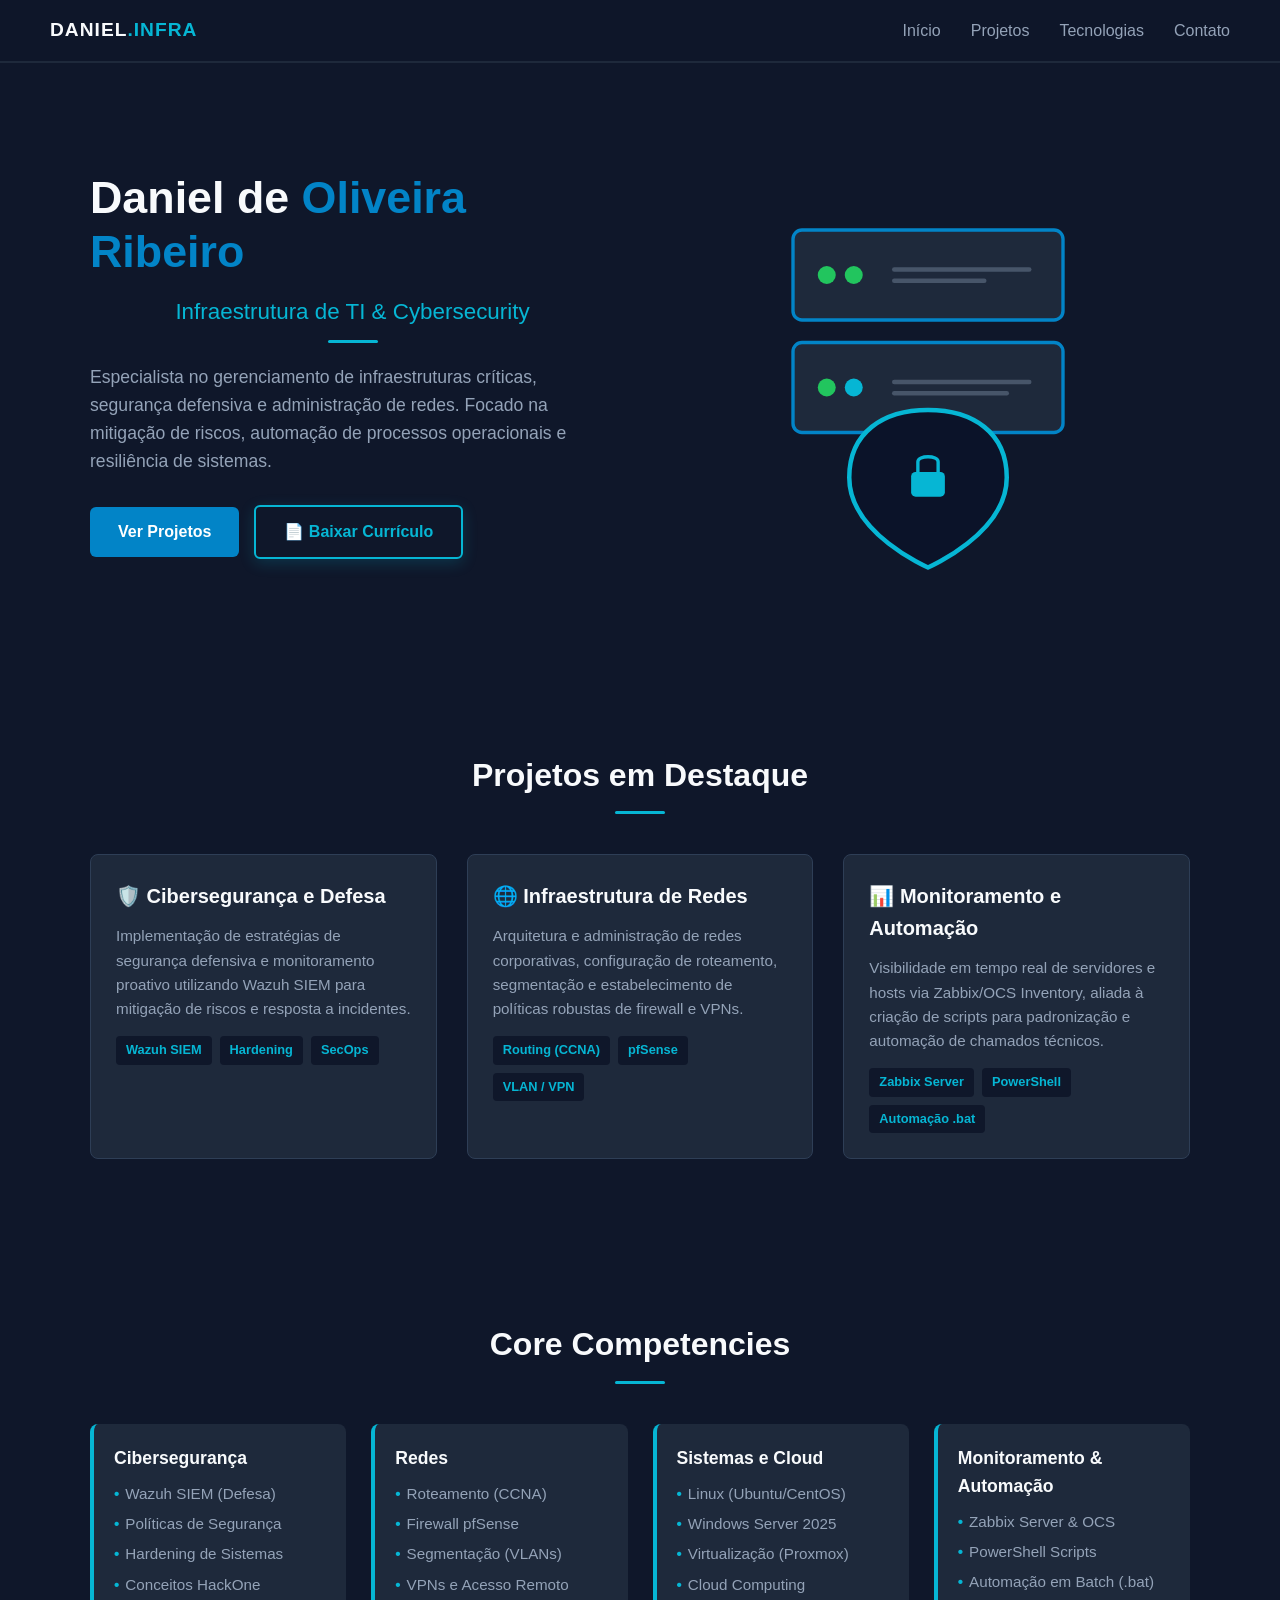
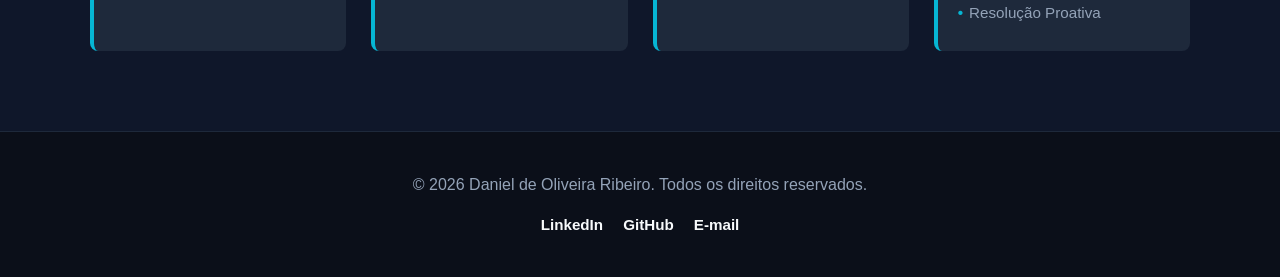
==== index.html @ 2ea6435b "Add files via upload" ====
<!DOCTYPE html>
<html lang="pt-BR">
<head>
    <meta charset="UTF-8">
    <meta name="viewport" content="width=device-width, initial-scale=1.0">
    <title>Daniel de Oliveira Ribeiro | Portfolio & Landing Page</title>
    <style>
        * {
            box-sizing: border-box;
            margin: 0;
            padding: 0;
            font-family: 'Segoe UI', Arial, sans-serif;
            scroll-behavior: smooth;
        }

        body {
            background-color: #0f172a;
            color: #f8fafc;
            line-height: 1.6;
        }

        :root {
            --primary: #0284c7;
            --primary-hover: #38bdf8;
            --cyber-accent: #06b6d4;
            --bg-dark: #0f172a;
            --bg-card: #1e293b;
            --text-main: #f8fafc;
            --text-muted: #94a3b8;
        }

        /* Menu de Navegação Fixo */
        nav {
            position: fixed;
            top: 0;
            width: 100%;
            background-color: rgba(15, 23, 42, 0.95);
            border-bottom: 2px solid #1e293b;
            padding: 15px 50px;
            display: flex;
            justify-content: space-between;
            align-items: center;
            z-index: 1000;
        }

        nav .logo {
            font-size: 1.2rem;
            font-weight: bold;
            color: var(--text-main);
            letter-spacing: 1px;
        }

        nav .logo span {
            color: var(--cyber-accent);
        }

        nav ul {
            display: flex;
            list-style: none;
            gap: 30px;
        }

        nav ul li a {
            color: var(--text-muted);
            text-decoration: none;
            font-weight: 500;
            font-size: 1rem;
            transition: color 0.3s;
        }

        nav ul li a:hover {
            color: var(--cyber-accent);
        }

        /* Hero Section */
        .hero {
            padding: 140px 50px 80px 50px;
            display: flex;
            align-items: center;
            justify-content: space-between;
            max-width: 1200px;
            margin: 0 auto;
            gap: 50px;
        }

        .hero-text {
            flex: 1;
        }

        .hero-text h1 {
            font-size: 2.8rem;
            font-weight: 800;
            line-height: 1.2;
            margin-bottom: 15px;
            color: var(--text-main);
        }

        .hero-text h1 span {
            color: var(--primary);
        }

        .hero-text h2 {
            font-size: 1.4rem;
            font-weight: 500;
            color: var(--cyber-accent);
            margin-bottom: 20px;
        }

        .hero-text p {
            color: var(--text-muted);
            font-size: 1.1rem;
            margin-bottom: 30px;
            max-width: 540px;
        }

        .hero-image {
            flex: 1;
            display: flex;
            justify-content: center;
        }

        .infra-illustration {
            width: 100%;
            max-width: 450px;
            height: auto;
        }

        /* Botões */
        .btn {
            display: inline-block;
            background-color: var(--primary);
            color: white;
            padding: 12px 28px;
            border-radius: 6px;
            text-decoration: none;
            font-weight: 600;
            transition: background 0.3s, transform 0.2s;
        }

        

        .btn:hover {
            background-color: #0369a1;
            transform: translateY(-2px);
        }

        /* Botão Secundário (Download de Currículo) */
        .btn-secondary {
            display: inline-block;
            background-color: transparent;
            color: var(--cyber-accent);
            padding: 12px 28px;
            border-radius: 6px;
            border: 2px solid var(--cyber-accent);
            text-decoration: none;
            font-weight: 600;
            transition: background 0.3s, color 0.3s, transform 0.2s;
            box-shadow: 0 4px 15px rgba(6, 182, 212, 0.2);
        }

        .btn-secondary:hover {
            background-color: var(--cyber-accent);
            color: #0f172a;
            transform: translateY(-2px);
        }

        

        .hero-buttons{
display:flex;
gap:15px;
align-items:center;
flex-wrap:wrap;
margin-top:20px;
}
@media (max-width:768px){
.hero-buttons{justify-content:center;}
}
/* Seções */
        section {
            padding: 80px 50px;
            max-width: 1200px;
            margin: 0 auto;
            scroll-margin-top: 80px;
        }

        section h2 {
            font-size: 2rem;
            margin-bottom: 40px;
            text-align: center;
            position: relative;
        }

        section h2::after {
            content: '';
            display: block;
            width: 50px;
            height: 3px;
            background-color: var(--cyber-accent);
            margin: 10px auto 0 auto;
            border-radius: 2px;
        }

        /* Grid de Projetos */
        .projects-grid {
            display: grid;
            grid-template-columns: repeat(auto-fit, minmax(320px, 1fr));
            gap: 30px;
        }

        .project-card {
            background-color: var(--bg-card);
            border: 1px solid #2e3e56;
            border-radius: 8px;
            padding: 25px;
            transition: transform 0.3s, border-color 0.3s;
        }

        .project-card:hover {
            transform: translateY(-5px);
            border-color: var(--cyber-accent);
        }

        .project-card h3 {
            font-size: 1.25rem;
            margin-bottom: 12px;
            color: var(--text-main);
        }

        .project-card p {
            color: var(--text-muted);
            font-size: 0.95rem;
            margin-bottom: 15px;
        }

        .project-card .tech-list {
            display: flex;
            flex-wrap: wrap;
            gap: 8px;
        }

        .tech-tag {
            background-color: #0f172a;
            color: var(--cyber-accent);
            font-size: 0.8rem;
            padding: 4px 10px;
            border-radius: 4px;
            font-weight: 600;
        }

        /* Grid de Tecnologias */
        .skills-container {
            display: grid;
            grid-template-columns: repeat(auto-fit, minmax(220px, 1fr));
            gap: 25px;
        }

        .skill-box {
            background-color: var(--bg-card);
            padding: 20px;
            border-radius: 8px;
            border-left: 4px solid var(--cyber-accent);
        }

        .skill-box h3 {
            font-size: 1.1rem;
            margin-bottom: 10px;
        }

        .skill-box ul {
            list-style: none;
            color: var(--text-muted);
            font-size: 0.95rem;
        }

        .skill-box ul li {
            margin-bottom: 6px;
            display: flex;
            align-items: center;
            gap: 6px;
        }

        .skill-box ul li::before {
            content: '•';
            color: var(--cyber-accent);
            font-weight: bold;
        }

        /* Rodapé */
        footer {
            background-color: #0b0f19;
            padding: 40px 50px;
            text-align: center;
            border-top: 1px solid #1e293b;
        }

        footer p {
            color: var(--text-muted);
            margin-bottom: 15px;
        }

        .contact-links {
            display: flex;
            justify-content: center;
            gap: 20px;
        }

        .contact-links a {
            color: var(--text-main);
            text-decoration: none;
            font-weight: 600;
            font-size: 0.95rem;
            transition: color 0.3s;
        }

        .contact-links a:hover {
            color: var(--cyber-accent);
        }

        @media (max-width: 768px) {
            nav { padding: 15px 20px; }
            .hero { flex-direction: column; text-align: center; padding-top: 100px; }
            .hero-text p { margin: 0 auto 30px auto; }
        }
    </style>
</head>
<body>

    <nav>
        <div class="logo">DANIEL<span>.INFRA</span></div>
        <ul>
            <li><a href="#inicio">Início</a></li>
            <li><a href="#projetos">Projetos</a></li>
            <li><a href="#tecnologias">Tecnologias</a></li>
            <li><a href="#contato">Contato</a></li>
        </ul>
    </nav>

    <section id="inicio" class="hero">
        <div class="hero-text">
            <h1>Daniel de <span>Oliveira Ribeiro</span></h1>
            <h2>Infraestrutura de TI & Cybersecurity</h2>
            <p>Especialista no gerenciamento de infraestruturas críticas, segurança defensiva e administração de redes. Focado na mitigação de riscos, automação de processos operacionais e resiliência de sistemas.</p>
            <div class="hero-buttons">
    <a href="#projetos" class="btn">Ver Projetos</a>

    <a href="curriculo.pdf"
       class="btn-secondary"
       download>
        📄 Baixar Currículo
    </a>
</div>
        </div>
        <div class="hero-image">
            <svg class="infra-illustration" viewBox="0 0 400 400" fill="none" xmlns="http://www.w3.org/2000/svg">
                <rect x="80" y="80" width="240" height="80" rx="8" fill="#1e293b" stroke="#0284c7" stroke-width="3"/>
                <circle cx="110" cy="120" r="8" fill="#22c55e" />
                <circle cx="134" cy="120" r="8" fill="#22c55e" />
                <line x1="170" y1="115" x2="290" y2="115" stroke="#475569" stroke-width="4" stroke-linecap="round"/>
                <line x1="170" y1="125" x2="250" y2="125" stroke="#475569" stroke-width="4" stroke-linecap="round"/>
                
                <rect x="80" y="180" width="240" height="80" rx="8" fill="#1e293b" stroke="#0284c7" stroke-width="3"/>
                <circle cx="110" cy="220" r="8" fill="#22c55e" />
                <circle cx="134" cy="220" r="8" fill="#06b6d4" />
                <line x1="170" y1="215" x2="290" y2="215" stroke="#475569" stroke-width="4" stroke-linecap="round"/>
                <line x1="170" y1="225" x2="270" y2="225" stroke="#475569" stroke-width="4" stroke-linecap="round"/>

                <path d="M200 240 C240 240, 270 260, 270 300 C270 350, 200 380, 200 380 C200 380, 130 350, 130 300 C130 260, 160 240, 200 240 Z" fill="#0b1329" stroke="#06b6d4" stroke-width="4" stroke-linejoin="round"/>
                <rect x="185" y="295" width="30" height="22" rx="4" fill="#06b6d4"/>
                <path d="M191 295 V286 C191 280, 209 280, 209 286 V295" stroke="#06b6d4" stroke-width="3" fill="none"/>
            </svg>
        </div>
    </section>

    <section id="projetos">
        <h2>Projetos em Destaque</h2>
        <div class="projects-grid">
            <div class="project-card">
                <h3>🛡️ Cibersegurança e Defesa</h3>
                <p>Implementação de estratégias de segurança defensiva e monitoramento proativo utilizando Wazuh SIEM para mitigação de riscos e resposta a incidentes.</p>
                <div class="tech-list">
                    <span class="tech-tag">Wazuh SIEM</span>
                    <span class="tech-tag">Hardening</span>
                    <span class="tech-tag">SecOps</span>
                </div>
            </div>
            <div class="project-card">
                <h3>🌐 Infraestrutura de Redes</h3>
                <p>Arquitetura e administração de redes corporativas, configuração de roteamento, segmentação e estabelecimento de políticas robustas de firewall e VPNs.</p>
                <div class="tech-list">
                    <span class="tech-tag">Routing (CCNA)</span>
                    <span class="tech-tag">pfSense</span>
                    <span class="tech-tag">VLAN / VPN</span>
                </div>
            </div>
            <div class="project-card">
                <h3>📊 Monitoramento e Automação</h3>
                <p>Visibilidade em tempo real de servidores e hosts via Zabbix/OCS Inventory, aliada à criação de scripts para padronização e automação de chamados técnicos.</p>
                <div class="tech-list">
                    <span class="tech-tag">Zabbix Server</span>
                    <span class="tech-tag">PowerShell</span>
                    <span class="tech-tag">Automação .bat</span>
                </div>
            </div>
        </div>
    </section>
    

    <section id="tecnologias">
        <h2>Core Competencies</h2>
        <div class="skills-container">
            <div class="skill-box">
                <h3>Cibersegurança</h3>
                <ul>
                    <li>Wazuh SIEM (Defesa)</li>
                    <li>Políticas de Segurança</li>
                    <li>Hardening de Sistemas</li>
                    <li>Conceitos HackOne</li>
                </ul>
            </div>
            <div class="skill-box">
                <h3>Redes</h3>
                <ul>
                    <li>Roteamento (CCNA)</li>
                    <li>Firewall pfSense</li>
                    <li>Segmentação (VLANs)</li>
                    <li>VPNs e Acesso Remoto</li>
                </ul>
            </div>
            <div class="skill-box">
                <h3>Sistemas e Cloud</h3>
                <ul>
                    <li>Linux (Ubuntu/CentOS)</li>
                    <li>Windows Server 2025</li>
                    <li>Virtualização (Proxmox)</li>
                    <li>Cloud Computing</li>
                </ul>
            </div>
            <div class="skill-box">
                <h3>Monitoramento & Automação</h3>
                <ul>
                    <li>Zabbix Server & OCS</li>
                    <li>PowerShell Scripts</li>
                    <li>Automação em Batch (.bat)</li>
                    <li>Resolução Proativa</li>
                </ul>
            </div>
        </div>
    </section>

    <footer id="contato">
        <p>© 2026 Daniel de Oliveira Ribeiro. Todos os direitos reservados.</p>
        <div class="contact-links">
            <a href="#">LinkedIn</a>
            <a href="#">GitHub</a>
            <a href="#">E-mail</a>
        </div>
    </footer>

</body>
</html>
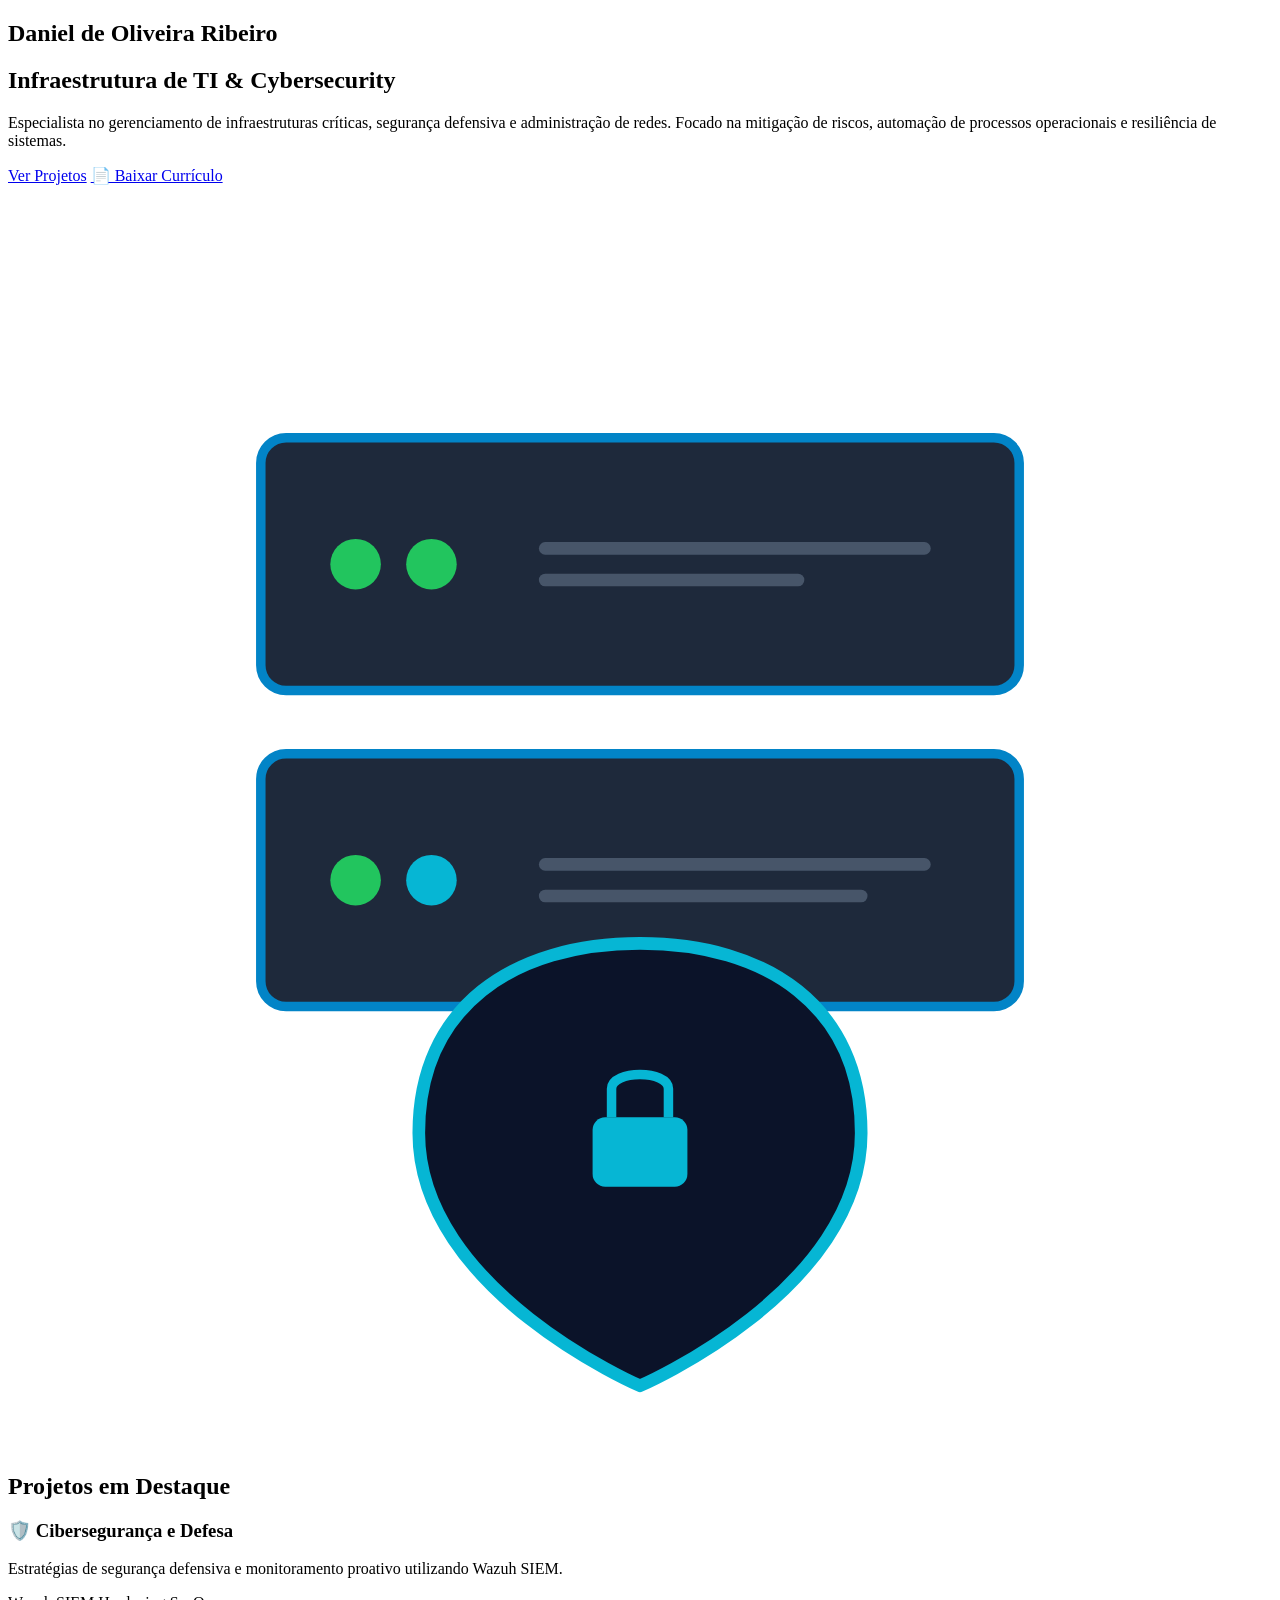
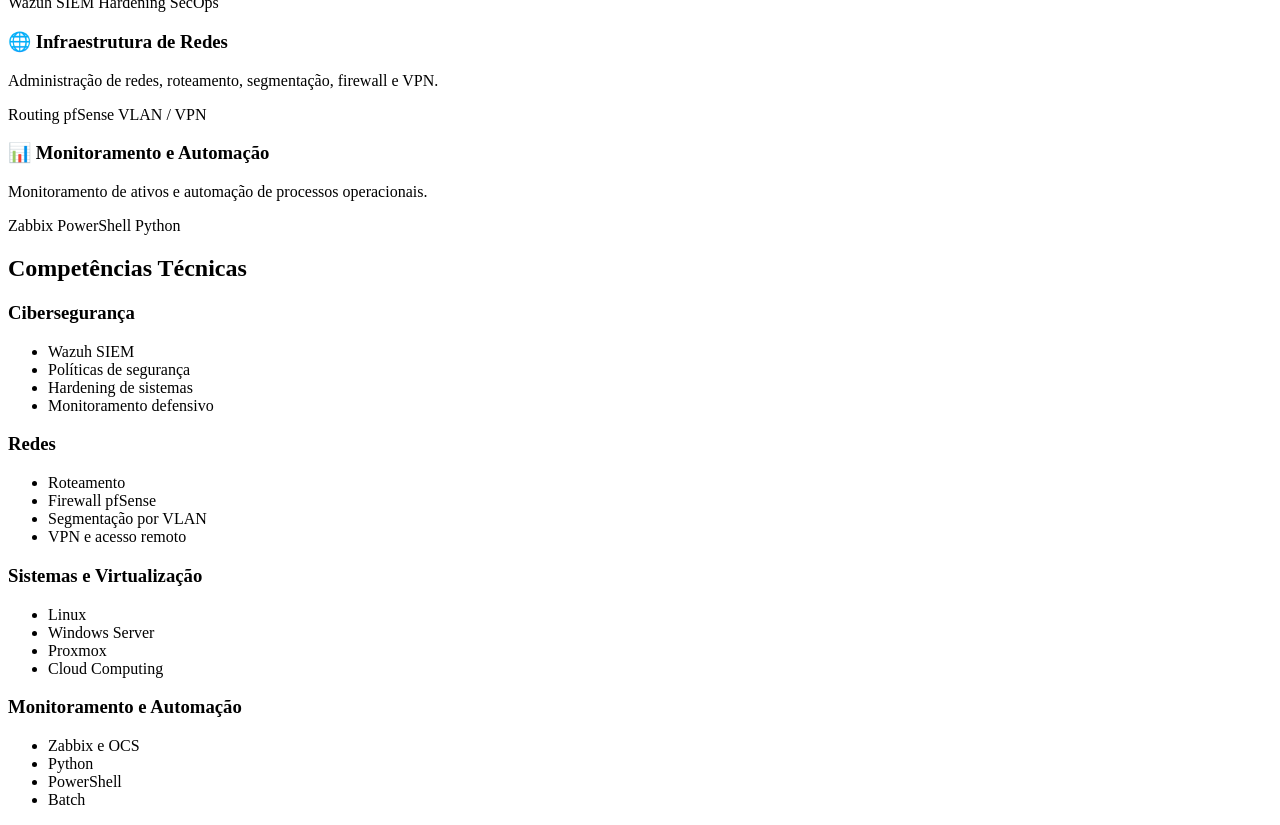
==== commit 87ec1fa7: "Add files via upload" ====
--- a/index.html
+++ b/index.html
@@ -1,461 +1,146 @@
-<!DOCTYPE html>
-<html lang="pt-BR">
-<head>
-    <meta charset="UTF-8">
-    <meta name="viewport" content="width=device-width, initial-scale=1.0">
-    <title>Daniel de Oliveira Ribeiro | Portfolio & Landing Page</title>
-    <style>
-        * {
-            box-sizing: border-box;
-            margin: 0;
-            padding: 0;
-            font-family: 'Segoe UI', Arial, sans-serif;
-            scroll-behavior: smooth;
-        }
-
-        body {
-            background-color: #0f172a;
-            color: #f8fafc;
-            line-height: 1.6;
-        }
-
-        :root {
-            --primary: #0284c7;
-            --primary-hover: #38bdf8;
-            --cyber-accent: #06b6d4;
-            --bg-dark: #0f172a;
-            --bg-card: #1e293b;
-            --text-main: #f8fafc;
-            --text-muted: #94a3b8;
-        }
-
-        /* Menu de Navegação Fixo */
-        nav {
-            position: fixed;
-            top: 0;
-            width: 100%;
-            background-color: rgba(15, 23, 42, 0.95);
-            border-bottom: 2px solid #1e293b;
-            padding: 15px 50px;
-            display: flex;
-            justify-content: space-between;
-            align-items: center;
-            z-index: 1000;
-        }
-
-        nav .logo {
-            font-size: 1.2rem;
-            font-weight: bold;
-            color: var(--text-main);
-            letter-spacing: 1px;
-        }
-
-        nav .logo span {
-            color: var(--cyber-accent);
-        }
-
-        nav ul {
-            display: flex;
-            list-style: none;
-            gap: 30px;
-        }
-
-        nav ul li a {
-            color: var(--text-muted);
-            text-decoration: none;
-            font-weight: 500;
-            font-size: 1rem;
-            transition: color 0.3s;
-        }
-
-        nav ul li a:hover {
-            color: var(--cyber-accent);
-        }
-
-        /* Hero Section */
-        .hero {
-            padding: 140px 50px 80px 50px;
-            display: flex;
-            align-items: center;
-            justify-content: space-between;
-            max-width: 1200px;
-            margin: 0 auto;
-            gap: 50px;
-        }
-
-        .hero-text {
-            flex: 1;
-        }
-
-        .hero-text h1 {
-            font-size: 2.8rem;
-            font-weight: 800;
-            line-height: 1.2;
-            margin-bottom: 15px;
-            color: var(--text-main);
-        }
-
-        .hero-text h1 span {
-            color: var(--primary);
-        }
-
-        .hero-text h2 {
-            font-size: 1.4rem;
-            font-weight: 500;
-            color: var(--cyber-accent);
-            margin-bottom: 20px;
-        }
-
-        .hero-text p {
-            color: var(--text-muted);
-            font-size: 1.1rem;
-            margin-bottom: 30px;
-            max-width: 540px;
-        }
-
-        .hero-image {
-            flex: 1;
-            display: flex;
-            justify-content: center;
-        }
-
-        .infra-illustration {
-            width: 100%;
-            max-width: 450px;
-            height: auto;
-        }
-
-        /* Botões */
-        .btn {
-            display: inline-block;
-            background-color: var(--primary);
-            color: white;
-            padding: 12px 28px;
-            border-radius: 6px;
-            text-decoration: none;
-            font-weight: 600;
-            transition: background 0.3s, transform 0.2s;
-        }
-
-        
-
-        .btn:hover {
-            background-color: #0369a1;
-            transform: translateY(-2px);
-        }
-
-        /* Botão Secundário (Download de Currículo) */
-        .btn-secondary {
-            display: inline-block;
-            background-color: transparent;
-            color: var(--cyber-accent);
-            padding: 12px 28px;
-            border-radius: 6px;
-            border: 2px solid var(--cyber-accent);
-            text-decoration: none;
-            font-weight: 600;
-            transition: background 0.3s, color 0.3s, transform 0.2s;
-            box-shadow: 0 4px 15px rgba(6, 182, 212, 0.2);
-        }
-
-        .btn-secondary:hover {
-            background-color: var(--cyber-accent);
-            color: #0f172a;
-            transform: translateY(-2px);
-        }
-
-        
-
-        .hero-buttons{
-display:flex;
-gap:15px;
-align-items:center;
-flex-wrap:wrap;
-margin-top:20px;
-}
-@media (max-width:768px){
-.hero-buttons{justify-content:center;}
-}
-/* Seções */
-        section {
-            padding: 80px 50px;
-            max-width: 1200px;
-            margin: 0 auto;
-            scroll-margin-top: 80px;
-        }
-
-        section h2 {
-            font-size: 2rem;
-            margin-bottom: 40px;
-            text-align: center;
-            position: relative;
-        }
-
-        section h2::after {
-            content: '';
-            display: block;
-            width: 50px;
-            height: 3px;
-            background-color: var(--cyber-accent);
-            margin: 10px auto 0 auto;
-            border-radius: 2px;
-        }
-
-        /* Grid de Projetos */
-        .projects-grid {
-            display: grid;
-            grid-template-columns: repeat(auto-fit, minmax(320px, 1fr));
-            gap: 30px;
-        }
-
-        .project-card {
-            background-color: var(--bg-card);
-            border: 1px solid #2e3e56;
-            border-radius: 8px;
-            padding: 25px;
-            transition: transform 0.3s, border-color 0.3s;
-        }
-
-        .project-card:hover {
-            transform: translateY(-5px);
-            border-color: var(--cyber-accent);
-        }
-
-        .project-card h3 {
-            font-size: 1.25rem;
-            margin-bottom: 12px;
-            color: var(--text-main);
-        }
-
-        .project-card p {
-            color: var(--text-muted);
-            font-size: 0.95rem;
-            margin-bottom: 15px;
-        }
-
-        .project-card .tech-list {
-            display: flex;
-            flex-wrap: wrap;
-            gap: 8px;
-        }
-
-        .tech-tag {
-            background-color: #0f172a;
-            color: var(--cyber-accent);
-            font-size: 0.8rem;
-            padding: 4px 10px;
-            border-radius: 4px;
-            font-weight: 600;
-        }
-
-        /* Grid de Tecnologias */
-        .skills-container {
-            display: grid;
-            grid-template-columns: repeat(auto-fit, minmax(220px, 1fr));
-            gap: 25px;
-        }
-
-        .skill-box {
-            background-color: var(--bg-card);
-            padding: 20px;
-            border-radius: 8px;
-            border-left: 4px solid var(--cyber-accent);
-        }
-
-        .skill-box h3 {
-            font-size: 1.1rem;
-            margin-bottom: 10px;
-        }
-
-        .skill-box ul {
-            list-style: none;
-            color: var(--text-muted);
-            font-size: 0.95rem;
-        }
-
-        .skill-box ul li {
-            margin-bottom: 6px;
-            display: flex;
-            align-items: center;
-            gap: 6px;
-        }
-
-        .skill-box ul li::before {
-            content: '•';
-            color: var(--cyber-accent);
-            font-weight: bold;
-        }
-
-        /* Rodapé */
-        footer {
-            background-color: #0b0f19;
-            padding: 40px 50px;
-            text-align: center;
-            border-top: 1px solid #1e293b;
-        }
-
-        footer p {
-            color: var(--text-muted);
-            margin-bottom: 15px;
-        }
-
-        .contact-links {
-            display: flex;
-            justify-content: center;
-            gap: 20px;
-        }
-
-        .contact-links a {
-            color: var(--text-main);
-            text-decoration: none;
-            font-weight: 600;
-            font-size: 0.95rem;
-            transition: color 0.3s;
-        }
-
-        .contact-links a:hover {
-            color: var(--cyber-accent);
-        }
-
-        @media (max-width: 768px) {
-            nav { padding: 15px 20px; }
-            .hero { flex-direction: column; text-align: center; padding-top: 100px; }
-            .hero-text p { margin: 0 auto 30px auto; }
-        }
-    </style>
-</head>
-<body>
-
-    <nav>
-        <div class="logo">DANIEL<span>.INFRA</span></div>
-        <ul>
-            <li><a href="#inicio">Início</a></li>
-            <li><a href="#projetos">Projetos</a></li>
-            <li><a href="#tecnologias">Tecnologias</a></li>
-            <li><a href="#contato">Contato</a></li>
-        </ul>
-    </nav>
-
-    <section id="inicio" class="hero">
-        <div class="hero-text">
-            <h1>Daniel de <span>Oliveira Ribeiro</span></h1>
-            <h2>Infraestrutura de TI & Cybersecurity</h2>
-            <p>Especialista no gerenciamento de infraestruturas críticas, segurança defensiva e administração de redes. Focado na mitigação de riscos, automação de processos operacionais e resiliência de sistemas.</p>
-            <div class="hero-buttons">
-    <a href="#projetos" class="btn">Ver Projetos</a>
-
-    <a href="curriculo.pdf"
-       class="btn-secondary"
-       download>
-        📄 Baixar Currículo
-    </a>
-</div>
-        </div>
-        <div class="hero-image">
-            <svg class="infra-illustration" viewBox="0 0 400 400" fill="none" xmlns="http://www.w3.org/2000/svg">
-                <rect x="80" y="80" width="240" height="80" rx="8" fill="#1e293b" stroke="#0284c7" stroke-width="3"/>
-                <circle cx="110" cy="120" r="8" fill="#22c55e" />
-                <circle cx="134" cy="120" r="8" fill="#22c55e" />
-                <line x1="170" y1="115" x2="290" y2="115" stroke="#475569" stroke-width="4" stroke-linecap="round"/>
-                <line x1="170" y1="125" x2="250" y2="125" stroke="#475569" stroke-width="4" stroke-linecap="round"/>
-                
-                <rect x="80" y="180" width="240" height="80" rx="8" fill="#1e293b" stroke="#0284c7" stroke-width="3"/>
-                <circle cx="110" cy="220" r="8" fill="#22c55e" />
-                <circle cx="134" cy="220" r="8" fill="#06b6d4" />
-                <line x1="170" y1="215" x2="290" y2="215" stroke="#475569" stroke-width="4" stroke-linecap="round"/>
-                <line x1="170" y1="225" x2="270" y2="225" stroke="#475569" stroke-width="4" stroke-linecap="round"/>
-
-                <path d="M200 240 C240 240, 270 260, 270 300 C270 350, 200 380, 200 380 C200 380, 130 350, 130 300 C130 260, 160 240, 200 240 Z" fill="#0b1329" stroke="#06b6d4" stroke-width="4" stroke-linejoin="round"/>
-                <rect x="185" y="295" width="30" height="22" rx="4" fill="#06b6d4"/>
-                <path d="M191 295 V286 C191 280, 209 280, 209 286 V295" stroke="#06b6d4" stroke-width="3" fill="none"/>
-            </svg>
-        </div>
-    </section>
-
-    <section id="projetos">
-        <h2>Projetos em Destaque</h2>
-        <div class="projects-grid">
-            <div class="project-card">
-                <h3>🛡️ Cibersegurança e Defesa</h3>
-                <p>Implementação de estratégias de segurança defensiva e monitoramento proativo utilizando Wazuh SIEM para mitigação de riscos e resposta a incidentes.</p>
-                <div class="tech-list">
-                    <span class="tech-tag">Wazuh SIEM</span>
-                    <span class="tech-tag">Hardening</span>
-                    <span class="tech-tag">SecOps</span>
-                </div>
-            </div>
-            <div class="project-card">
-                <h3>🌐 Infraestrutura de Redes</h3>
-                <p>Arquitetura e administração de redes corporativas, configuração de roteamento, segmentação e estabelecimento de políticas robustas de firewall e VPNs.</p>
-                <div class="tech-list">
-                    <span class="tech-tag">Routing (CCNA)</span>
-                    <span class="tech-tag">pfSense</span>
-                    <span class="tech-tag">VLAN / VPN</span>
-                </div>
-            </div>
-            <div class="project-card">
-                <h3>📊 Monitoramento e Automação</h3>
-                <p>Visibilidade em tempo real de servidores e hosts via Zabbix/OCS Inventory, aliada à criação de scripts para padronização e automação de chamados técnicos.</p>
-                <div class="tech-list">
-                    <span class="tech-tag">Zabbix Server</span>
-                    <span class="tech-tag">PowerShell</span>
-                    <span class="tech-tag">Automação .bat</span>
-                </div>
-            </div>
-        </div>
-    </section>
-    
-
-    <section id="tecnologias">
-        <h2>Core Competencies</h2>
-        <div class="skills-container">
-            <div class="skill-box">
-                <h3>Cibersegurança</h3>
-                <ul>
-                    <li>Wazuh SIEM (Defesa)</li>
-                    <li>Políticas de Segurança</li>
-                    <li>Hardening de Sistemas</li>
-                    <li>Conceitos HackOne</li>
-                </ul>
-            </div>
-            <div class="skill-box">
-                <h3>Redes</h3>
-                <ul>
-                    <li>Roteamento (CCNA)</li>
-                    <li>Firewall pfSense</li>
-                    <li>Segmentação (VLANs)</li>
-                    <li>VPNs e Acesso Remoto</li>
-                </ul>
-            </div>
-            <div class="skill-box">
-                <h3>Sistemas e Cloud</h3>
-                <ul>
-                    <li>Linux (Ubuntu/CentOS)</li>
-                    <li>Windows Server 2025</li>
-                    <li>Virtualização (Proxmox)</li>
-                    <li>Cloud Computing</li>
-                </ul>
-            </div>
-            <div class="skill-box">
-                <h3>Monitoramento & Automação</h3>
-                <ul>
-                    <li>Zabbix Server & OCS</li>
-                    <li>PowerShell Scripts</li>
-                    <li>Automação em Batch (.bat)</li>
-                    <li>Resolução Proativa</li>
-                </ul>
-            </div>
-        </div>
-    </section>
-
-    <footer id="contato">
-        <p>© 2026 Daniel de Oliveira Ribeiro. Todos os direitos reservados.</p>
-        <div class="contact-links">
-            <a href="#">LinkedIn</a>
-            <a href="#">GitHub</a>
-            <a href="#">E-mail</a>
-        </div>
-    </footer>
-
-</body>
-</html>+<!DOCTYPE html>
+<html lang="pt-BR">
+<head>
+    <meta charset="UTF-8">
+    <meta name="viewport" content="width=device-width, initial-scale=1.0">
+    <meta name="description" content="Portfólio de infraestrutura de TI e cybersecurity de Daniel de Oliveira Ribeiro.">
+    <title>Daniel de Oliveira Ribeiro | Portfólio</title>
+    <link rel="stylesheet" href="css/style.css">
+</head>
+
+<body data-page="index" data-root=".">
+    <div data-component="header"></div>
+
+    <main>
+        <section id="inicio" class="home-hero">
+            <div class="hero-text">
+                <h1>Daniel de <span>Oliveira Ribeiro</span></h1>
+                <h2>Infraestrutura de TI & Cybersecurity</h2>
+
+                <p>
+                    Especialista no gerenciamento de infraestruturas críticas,
+                    segurança defensiva e administração de redes. Focado na mitigação
+                    de riscos, automação de processos operacionais e resiliência de sistemas.
+                </p>
+
+                <div class="hero-buttons">
+                    <a href="projetos.html" class="btn">Ver Projetos</a>
+                    <a href="curriculo.pdf" class="btn-secondary" download>📄 Baixar Currículo</a>
+                </div>
+            </div>
+
+            <div class="hero-image">
+                <svg class="infra-illustration" viewBox="0 0 400 400" fill="none" xmlns="http://www.w3.org/2000/svg">
+                <rect x="80" y="80" width="240" height="80" rx="8" fill="#1e293b" stroke="#0284c7" stroke-width="3"/>
+                <circle cx="110" cy="120" r="8" fill="#22c55e" />
+                <circle cx="134" cy="120" r="8" fill="#22c55e" />
+                <line x1="170" y1="115" x2="290" y2="115" stroke="#475569" stroke-width="4" stroke-linecap="round"/>
+                <line x1="170" y1="125" x2="250" y2="125" stroke="#475569" stroke-width="4" stroke-linecap="round"/>
+                
+                <rect x="80" y="180" width="240" height="80" rx="8" fill="#1e293b" stroke="#0284c7" stroke-width="3"/>
+                <circle cx="110" cy="220" r="8" fill="#22c55e" />
+                <circle cx="134" cy="220" r="8" fill="#06b6d4" />
+                <line x1="170" y1="215" x2="290" y2="215" stroke="#475569" stroke-width="4" stroke-linecap="round"/>
+                <line x1="170" y1="225" x2="270" y2="225" stroke="#475569" stroke-width="4" stroke-linecap="round"/>
+
+                <path d="M200 240 C240 240, 270 260, 270 300 C270 350, 200 380, 200 380 C200 380, 130 350, 130 300 C130 260, 160 240, 200 240 Z" fill="#0b1329" stroke="#06b6d4" stroke-width="4" stroke-linejoin="round"/>
+                <rect x="185" y="295" width="30" height="22" rx="4" fill="#06b6d4"/>
+                <path d="M191 295 V286 C191 280, 209 280, 209 286 V295" stroke="#06b6d4" stroke-width="3" fill="none"/>
+            </svg>
+            </div>
+        </section>
+
+        <section id="projetos-destaque" class="content-section">
+            <h2 class="section-title">Projetos em Destaque</h2>
+
+            <div class="featured-grid">
+                <article class="featured-card">
+                    <h3>🛡️ Cibersegurança e Defesa</h3>
+                    <p>
+                        Estratégias de segurança defensiva e monitoramento proativo
+                        utilizando Wazuh SIEM.
+                    </p>
+                    <div class="tech-list">
+                        <span class="tech-tag">Wazuh SIEM</span>
+                        <span class="tech-tag">Hardening</span>
+                        <span class="tech-tag">SecOps</span>
+                    </div>
+                </article>
+
+                <article class="featured-card">
+                    <h3>🌐 Infraestrutura de Redes</h3>
+                    <p>
+                        Administração de redes, roteamento, segmentação, firewall e VPN.
+                    </p>
+                    <div class="tech-list">
+                        <span class="tech-tag">Routing</span>
+                        <span class="tech-tag">pfSense</span>
+                        <span class="tech-tag">VLAN / VPN</span>
+                    </div>
+                </article>
+
+                <article class="featured-card">
+                    <h3>📊 Monitoramento e Automação</h3>
+                    <p>
+                        Monitoramento de ativos e automação de processos operacionais.
+                    </p>
+                    <div class="tech-list">
+                        <span class="tech-tag">Zabbix</span>
+                        <span class="tech-tag">PowerShell</span>
+                        <span class="tech-tag">Python</span>
+                    </div>
+                </article>
+            </div>
+        </section>
+
+        <section id="tecnologias" class="content-section">
+            <h2 class="section-title">Competências Técnicas</h2>
+
+            <div class="skills-container">
+                <article class="skill-box">
+                    <h3>Cibersegurança</h3>
+                    <ul>
+                        <li>Wazuh SIEM</li>
+                        <li>Políticas de segurança</li>
+                        <li>Hardening de sistemas</li>
+                        <li>Monitoramento defensivo</li>
+                    </ul>
+                </article>
+
+                <article class="skill-box">
+                    <h3>Redes</h3>
+                    <ul>
+                        <li>Roteamento</li>
+                        <li>Firewall pfSense</li>
+                        <li>Segmentação por VLAN</li>
+                        <li>VPN e acesso remoto</li>
+                    </ul>
+                </article>
+
+                <article class="skill-box">
+                    <h3>Sistemas e Virtualização</h3>
+                    <ul>
+                        <li>Linux</li>
+                        <li>Windows Server</li>
+                        <li>Proxmox</li>
+                        <li>Cloud Computing</li>
+                    </ul>
+                </article>
+
+                <article class="skill-box">
+                    <h3>Monitoramento e Automação</h3>
+                    <ul>
+                        <li>Zabbix e OCS</li>
+                        <li>Python</li>
+                        <li>PowerShell</li>
+                        <li>Batch</li>
+                    </ul>
+                </article>
+            </div>
+        </section>
+    </main>
+
+    <div data-component="footer"></div>
+    <script src="js/components.js"></script>
+</body>
+</html>
